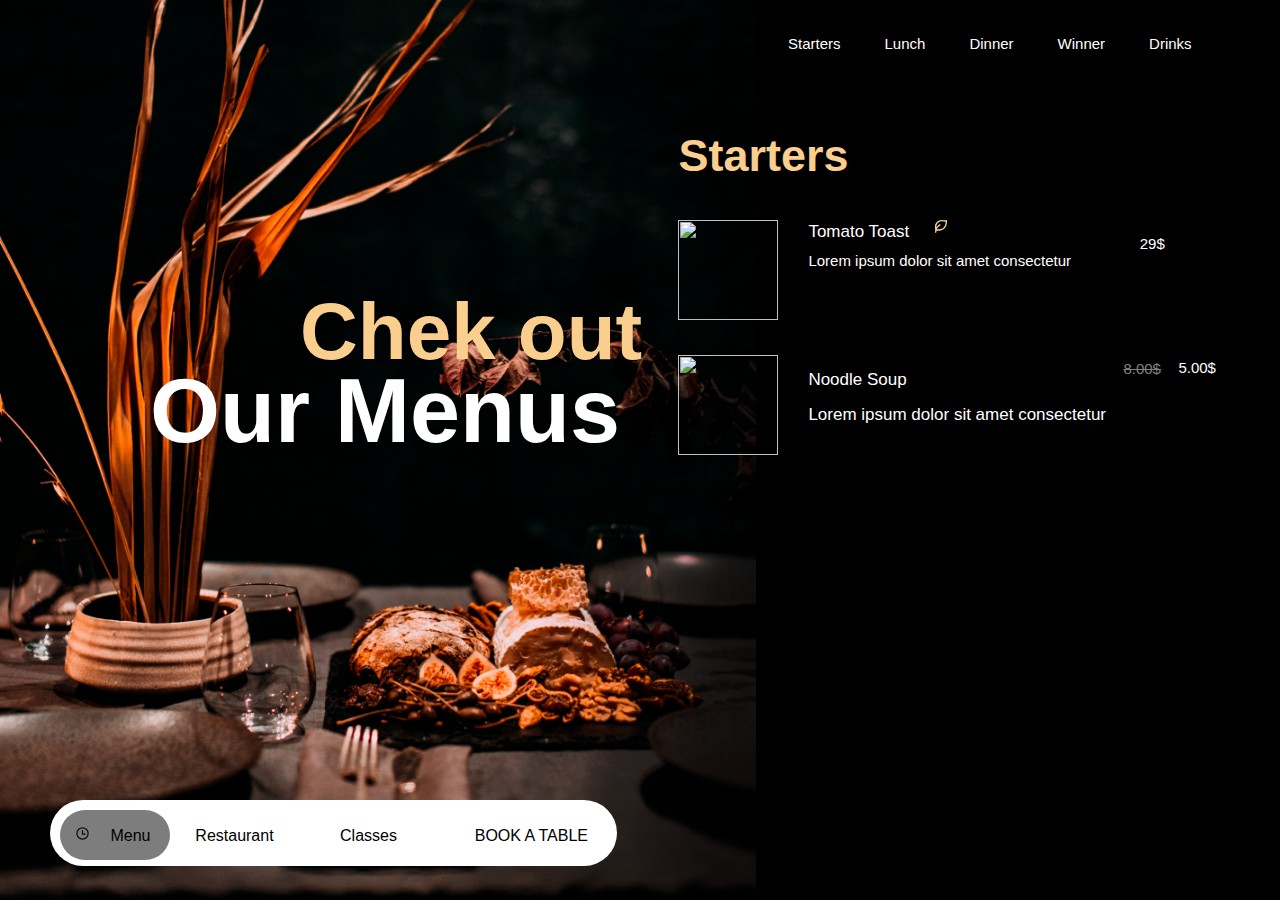
==== Menu.html @ 104a36e2 "master" ====
<!DOCTYPE html>
<html lang="en">
    <head>
        <style>@import url('http://fonts.cdnfonts.com/css/qimaila-script');
               @import url('http://fonts.cdnfonts.com/css/chillax?styles=134676');
        </style>
        <meta charset="utf-8">
        <meta name="viewport" content="width=device-width, initial-scale=1">
        <title>Tailand Cafe Menu</title>
        <link rel="stylesheet" href="css/menu.css">
    </head>
    <body>
        <section class="menu">
        
            <h2 class="f_header">Chek out</h2>
            <h1 class="m_header">Our Menus</h1>
            <nav>
            <a href="#Menu" target="_blank">
                <img src="img/ri_time-line.svg" class="timeline">
                Menu
            </a>
            <a href="Restaurant" >Restaurant</a>
            <a href="Classes" >Classes</a>
            <a href="book" > &nbsp; &nbsp; BOOK A TABLE</a>
            <div class="animation start-menu"></div>
            </nav>
            <li>
                <a href="#">Starters</a>
                <a href="#">Lunch</a>
                <a href="#">Dinner</a>
                <a href="#">Winner</a>
                <a href="#">Drinks</a>
            </li>
            <element class="eat">
                <img src="img/toast.svg" style="width: 100px; height: 100px; left: 53%; top: 220px; position: absolute;">
                <img src="img/lemon.svg" style="width: 100px; height: 100px; left: 53%; top: 355px; position: absolute;">
            <div>
                <h1>Starters</h1>
                <a>Tomato Toast<a style="position:absolute; top:125px; margin-left: 35%; font-size: 15px">29$</a>
                    <img src="img/leaf.svg" style="left: 257px; position: absolute; bottom: 56px;" br>
                <a style="position:relative;bottom: 10px;">Lorem ipsum dolor sit amet consectetur</a></a>
                <a style="left: 0px; position: absolute; top: 260px;">Noodle Soup
                    <s style="position:absolute; top:0px; left:135px ;margin-left: 190px; font-size: 15px; color: grey;">8.00$</s>
                    <a style="position:absolute; top:249px; left: 370px; font-size: 15px;">5.00$</a>
                <a style="left: 0px; position: absolute; top: 295px;">Lorem ipsum dolor sit amet consectetur</a></a>
            </div>
            </element>
        </section> 
    </body>
</html>
---- css/menu.css ----
body{
    margin: 0;
}
.menu{
    background-image: url(../img/menu_bg.png);
    background-position:left;
    background-repeat: no-repeat;
    position:absolute;
    display:block;
    width: 100%;
    height: 100vh;
    background-size:contain;
    background-color: black;
    padding-right: 0;
    padding-left: 0;
    background-position-x: left;
}
.f_header{
    color: #FACE8D;
    font-family: 'Qimaila Script', sans-serif;
    font-size: 80px;
    position:absolute;
    text-align: left;
    top: 220px;
    left: center;
    padding-left: 300px;
}
.m_header{
    color: #ffffff;
    font-family: 'Chillax', sans-serif;
    font-size: 90px;
    position: absolute;
    text-align: left;
    top: 300px;
    left: center;
    padding-left: 150px;
}
nav {
    background-color: #ffffff;
    position: absolute;
    padding-top: 11px;
    padding-bottom: 11px;
    padding-left: 15px;
    padding-right: 5px;
    border-radius: 45px;
    margin-top: 150px;
    top: 650px;
    left: 50px;
}

nav a {
    text-decoration: none;
    position: relative;
    z-index: 1;
    display: inline-block;
    background-size: cover;
    font-family: 'Chillax', sans-serif;
    cursor: pointer;
}

nav .animation {
    position:absolute;
	height: 50px;
    top: 10px;
	z-index: 0;
    background-position:center;
	border-radius: 35px;
    transition: all .5s ease 0s;
    margin-left: 5px;
}

nav a:nth-child(1)::before:hover {
	width: 120px;
    color: #ffffff;
}
nav a:nth-child(1)::after{
	width: 120px;
    color: #000000;
}
nav .start-menu, a:nth-child(1):hover~.animation {
	width: 110px;
	left: 5px;
    background-color:  #7d7d7d;
}
nav a:nth-child(2) {
	width: 120px;
}
nav a:nth-child(2):hover~.animation {
	width: 120px;
	left: 123px;
    background-color: #484848;
}
nav a:nth-child(3) {
	width: 100px;
}
nav a:nth-child(3):hover~.animation {
	width: 105px;
	left: 263px;
    background-color: #343333;
}
nav a:nth-child(4) {
	width: 160px;
}
nav a:nth-child(4):hover~.animation {
	width: 160px;
	left: 400px;
    background-color: #121212;
}

.timeline{
    width: 15px;
    height: 15px;
    float: bottom;
    margin-right: 16px;
    padding-top: 5px;
}
nav a:hover img{
    -webkit-filter:invert(100%);
    filter:progid:DXImageTransform.Microsoft.BasicImage(invert='1');
}

a{
    display: inline-block;
    color: rgb(0, 0, 0);
    text-align: center;
    padding: 14px 16px;
    text-decoration: none;
    border-radius: 25px;
    padding: 10px;
        
}
a:hover {
    color: #ffffff;
    transition: 0.5s;
}

.menu li{
    position: absolute;
    left: 60%;
    top: 15px;
    list-style-type: none;
}
.menu li a{
    color: #ffffff;
    padding: 20px;
    font-family: 'Chillax', sans-serif;
    font-size: 15px;
}
.menu li a:hover{
    color: #FACE8D;
}

.eat div{
    position:absolute;
    top: 100px;
    left: 53%;
}

.eat div h1{
    color: #FACE8D;
    font-size: 45px;
    font-family: 'Qimaila Script', sans-serif;
}

.eat div a{
    color: #ffffff;
    font-size: 17px;
    font-family: 'Chillax', sans-serif;
    margin-left: 120px;
}
.eat div a:nth-child(3){
    font-size: 15px;
    margin-right: 150px;
    font-family: 'Chillax', sans-serif;
    font-weight:1;
}
.eat div a:nth-child(5){
    font-size: 15px;
    margin-right: 150px;
    font-family: 'Chillax', sans-serif;
    font-weight:1;
}
/* aa */
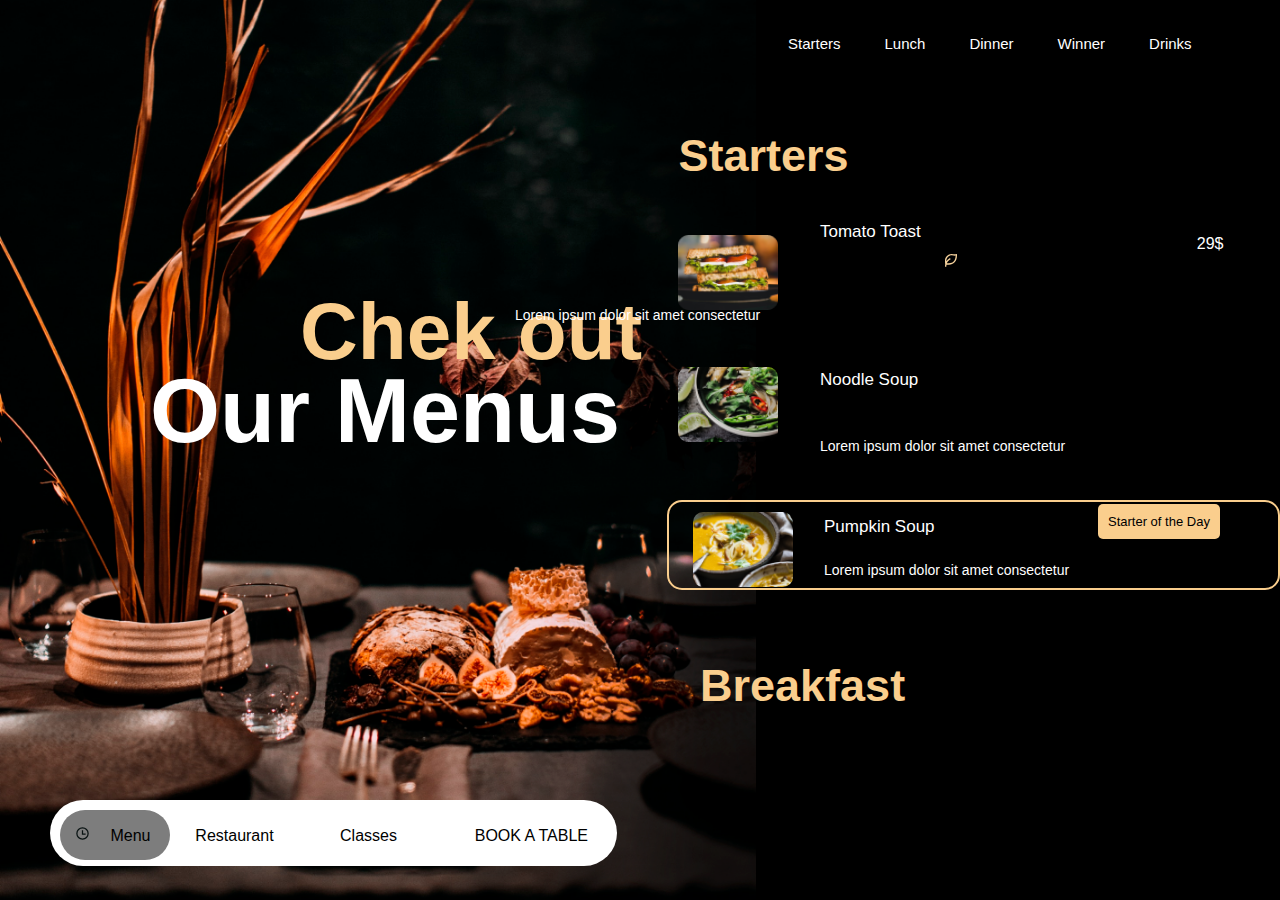
==== commit 909f2e66: "first part left menu" ====
--- a/Menu.html
+++ b/Menu.html
@@ -32,17 +32,26 @@
                 <a href="#">Drinks</a>
             </li>
             <element class="eat">
-                <img src="img/toast.svg" style="width: 100px; height: 100px; left: 53%; top: 220px; position: absolute;">
-                <img src="img/lemon.svg" style="width: 100px; height: 100px; left: 53%; top: 355px; position: absolute;">
+                <img src="img/toast.png" style="width: 100px; height: 75px; left: 53%; top: 235px; position: absolute;">
+                <img src="img/lemon.png" style="width: 100px; height: 75px; left: 53%; top: 367px; position: absolute; border-radius: 10px;">
             <div>
                 <h1>Starters</h1>
-                <a>Tomato Toast<a style="position:absolute; top:125px; margin-left: 35%; font-size: 15px">29$</a>
-                    <img src="img/leaf.svg" style="left: 257px; position: absolute; bottom: 56px;" br>
-                <a style="position:relative;bottom: 10px;">Lorem ipsum dolor sit amet consectetur</a></a>
+                <a>Tomato Toast<a style="position:absolute; top:125px; margin-left: 40%; font-size: 16px">29$</a>
+                    <img src="img/leaf.svg" style="left: 305px; position: absolute; bottom: 57px;" br>
+                <a style="position:relative;top :45px; right: 305px; font-size: 14px;">Lorem ipsum dolor sit amet consectetur</a></a>
                 <a style="left: 0px; position: absolute; top: 260px;">Noodle Soup
-                    <s style="position:absolute; top:0px; left:135px ;margin-left: 190px; font-size: 15px; color: grey;">8.00$</s>
-                    <a style="position:absolute; top:249px; left: 370px; font-size: 15px;">5.00$</a>
-                <a style="left: 0px; position: absolute; top: 295px;">Lorem ipsum dolor sit amet consectetur</a></a>
+                    <s style="position:absolute; top:0px; left:250px ;margin-left: 220px; font-size: 15px; color: grey;">8.00$</s>
+                    <a style="position:absolute; top:249px; left: 510px; font-size: 15px;">5.00$</a>
+                <a style="left: 0px; position: relative; top: 140px; font-size: 14px; right: 356px;">Lorem ipsum dolor sit amet consectetur</a></a>
+                <div style="position:absolute; top:400px; left:27px; padding-bottom: 10px; border-width: 2px ;border-style: solid;border-color: #FACE8D; border-radius: 15px;">
+                <img src="img/soup.png" style="width: 100px; height: 75px; left: 4%; top: 10px; position: absolute; border-radius: 10px; ">
+                <a style="left: -25px; position: relative; top: 5px; ;">Pumpkin Soup</a>
+                <a style="position: relative; top: 10px; font-size: 14px; margin-right: 20%; left: -25px;">Lorem ipsum dolor sit amet consectetur</a>
+                <a style="position:absolute; top:10px; left: 480px; font-size: 15px;">5.00$</a></div>
+                <a style="background-color: #FACE8D; border-radius: 5px; position: absolute; top: 180%; left: 45%; color: black; font-size: 13px;">Starter of the Day</a>
+            </div>
+            <div>
+                <h1 style="position: absolute; top: 530px; left: 60px;">Breakfast</h1>
             </div>
             </element>
         </section> 
--- a/css/menu.css
+++ b/css/menu.css
@@ -153,31 +153,32 @@
 .eat div{
     position:absolute;
     top: 100px;
-    left: 53%;
+    left: 50%;
 }
 
 .eat div h1{
     color: #FACE8D;
     font-size: 45px;
     font-family: 'Qimaila Script', sans-serif;
+    padding-left: 6%;
 }
 
 .eat div a{
     color: #ffffff;
     font-size: 17px;
     font-family: 'Chillax', sans-serif;
-    margin-left: 120px;
+    margin-left: 170px;
 }
-.eat div a:nth-child(3){
-    font-size: 15px;
-    margin-right: 150px;
-    font-family: 'Chillax', sans-serif;
-    font-weight:1;
-}
-.eat div a:nth-child(5){
-    font-size: 15px;
-    margin-right: 150px;
-    font-family: 'Chillax', sans-serif;
-    font-weight:1;
-}
+/* .first_yelow{
+    background-color: aqua;
+    background-position: left;
+    display: inline-block;
+    position: absolute;
+    top: 200px;
+    right: 500px;
+    left: 200px;
+    width: 400px;
+    height: 100px;
+} */
+
 /* aa */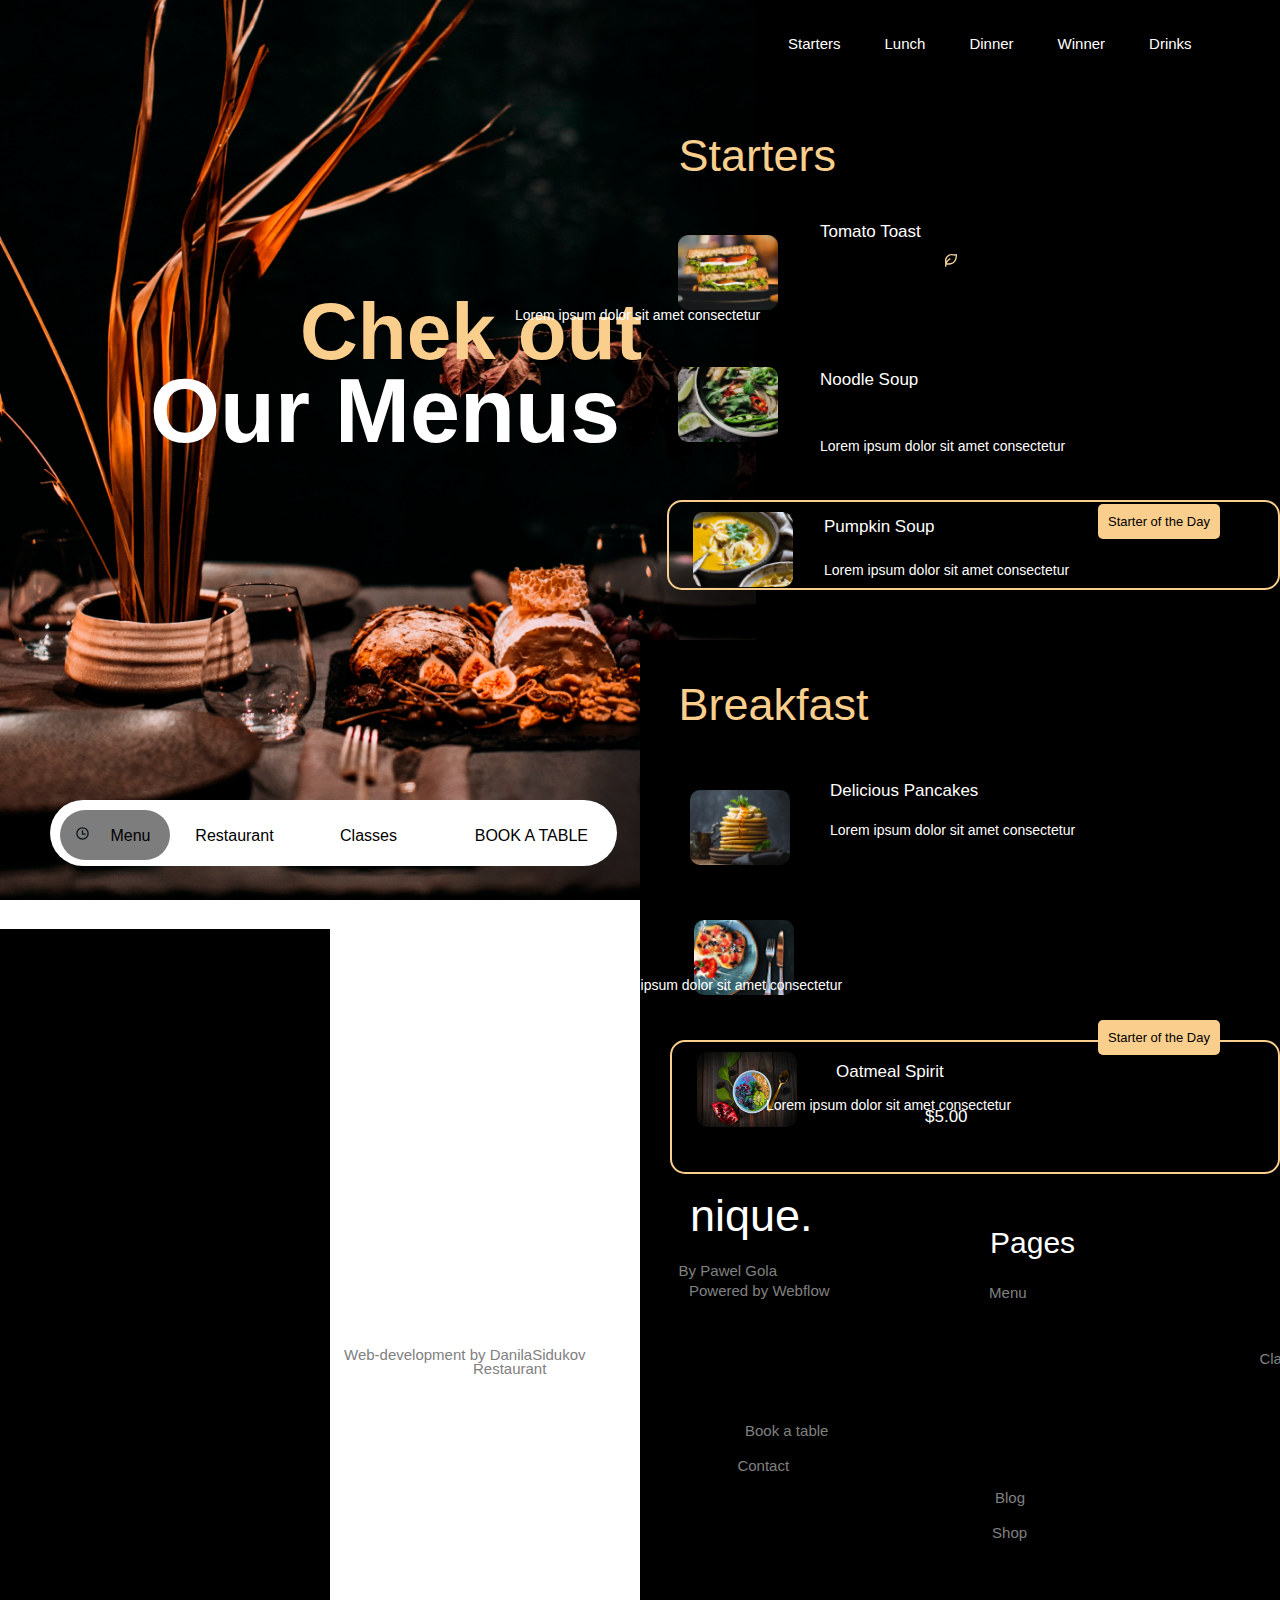
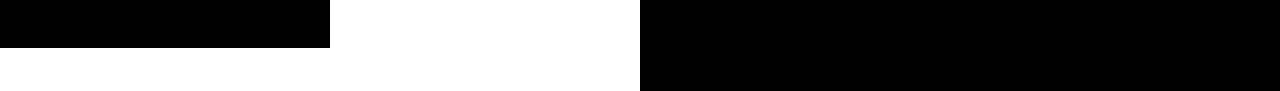
==== commit ebb5b846: "complete" ====
--- a/Menu.html
+++ b/Menu.html
@@ -10,8 +10,8 @@
         <link rel="stylesheet" href="css/menu.css">
     </head>
     <body>
+        
         <section class="menu">
-        
             <h2 class="f_header">Chek out</h2>
             <h1 class="m_header">Our Menus</h1>
             <nav>
@@ -35,25 +35,57 @@
                 <img src="img/toast.png" style="width: 100px; height: 75px; left: 53%; top: 235px; position: absolute;">
                 <img src="img/lemon.png" style="width: 100px; height: 75px; left: 53%; top: 367px; position: absolute; border-radius: 10px;">
             <div>
-                <h1>Starters</h1>
-                <a>Tomato Toast<a style="position:absolute; top:125px; margin-left: 40%; font-size: 16px">29$</a>
+                <h1 style="font-weight: 50;" >Starters</h1>
+                <a href="#">Tomato Toast<a style="position:absolute; top:125px; margin-left: 385px; font-size: 17px;">$29</a>
                     <img src="img/leaf.svg" style="left: 305px; position: absolute; bottom: 57px;" br>
                 <a style="position:relative;top :45px; right: 305px; font-size: 14px;">Lorem ipsum dolor sit amet consectetur</a></a>
-                <a style="left: 0px; position: absolute; top: 260px;">Noodle Soup
-                    <s style="position:absolute; top:0px; left:250px ;margin-left: 220px; font-size: 15px; color: grey;">8.00$</s>
-                    <a style="position:absolute; top:249px; left: 510px; font-size: 15px;">5.00$</a>
-                <a style="left: 0px; position: relative; top: 140px; font-size: 14px; right: 356px;">Lorem ipsum dolor sit amet consectetur</a></a>
+                <a href="#" style="left: 0px; position: absolute; top: 260px;">Noodle Soup</a>
+                <s style="position:absolute; top:137px; left:433px ;margin-left: 210px; font-size: 17px; color: grey;">$8.00</s>
+                <a style="position:absolute; top:249px; left: 510px; font-size: 17px;">$5.00</a>
+            <a style="left: 0px; position: relative; top: 140px; font-size: 14px; right: 356px;">Lorem ipsum dolor sit amet consectetur</a>
                 <div style="position:absolute; top:400px; left:27px; padding-bottom: 10px; border-width: 2px ;border-style: solid;border-color: #FACE8D; border-radius: 15px;">
                 <img src="img/soup.png" style="width: 100px; height: 75px; left: 4%; top: 10px; position: absolute; border-radius: 10px; ">
-                <a style="left: -25px; position: relative; top: 5px; ;">Pumpkin Soup</a>
+                <a href="#" style="left: -25px; position: relative; top: 5px; ;">Pumpkin Soup</a>
                 <a style="position: relative; top: 10px; font-size: 14px; margin-right: 20%; left: -25px;">Lorem ipsum dolor sit amet consectetur</a>
-                <a style="position:absolute; top:10px; left: 480px; font-size: 15px;">5.00$</a></div>
+                <a style="position:absolute; top:10px; left: 480px; font-size: 17px;">$5.00</a></div>
                 <a style="background-color: #FACE8D; border-radius: 5px; position: absolute; top: 180%; left: 45%; color: black; font-size: 13px;">Starter of the Day</a>
             </div>
-            <div>
-                <h1 style="position: absolute; top: 530px; left: 60px;">Breakfast</h1>
-            </div>
+            <div style="position:absolute; top:640px; background-color: black; background-position:bottom; padding-bottom: 200px;">
+                <img src="img/pancake.png" style="width: 100px; height: 75px; left: 50px; top: 150px; position: relative; border-radius: 10px;" >
+                <img src="img/heaven.png" style="width: 100px; height: 75px; left: -50px; top: 280px; position: relative; border-radius: 10px;">
+                <h1 style="position: relative; top: -70px; left: 0px; font-weight: 50;">Breakfast</h1>
+                    <a href="#" style="left: 10px; position: relative; top: -60px;">Delicious Pancakes</a>
+                <a style="position: relative; left: 165px; top: -53px; font-size: 17px;">$5.00</a>
+                <a style="left: 10px; position: relative; top: -59px; font-size: 14px; right: 0px;">Lorem ipsum dolor sit amet consectetur</a>
+
+                    <a href="#" style="left: -450px; position: relative; top: 20px;">Sweet Heaven</a>
+                <a style="position: relative; left: 520px; top: 0px; font-size: 17px;">$5.00</a>
+                <a style="left: -223px; position: relative; top: 20px; font-size: 14px; right: 0px;">Lorem ipsum dolor sit amet consectetur</a>
+                    <div style="position: absolute; top:400px; border-width: 2px ;border-style: solid;border-color: #FACE8D; border-radius: 15px; left: 30px; padding-right: 120px;">
+                        <img src="img/spirit.png" style="width: 100px; height: 75px; left: 25px; top: 10px; position: relative; border-radius: 10px;">
+                        <a href="#" style="position: relative; right: 120px; bottom: 40px;">Oatmeal Spirit</a>
+                        <a style="position:relative ; bottom: 35px; left: 73px;">$5.00</a>
+                        <a style="position: absolute; top: 45px; right: 253px; left: -90px; font-size: 14px">Lorem ipsum dolor sit amet consectetur</a>
+                    </div>
+                    <a style="background-color: #FACE8D; border-radius: 5px; position: absolute; top: 70%; left: 45%; color: black; font-size: 13px;">Starter of the Day</a>
+                </div>
+                <div style="right: 600px; position:absolute; top:1180px; background-color: black; background-position:bottom; padding-bottom: 200px; right: 00px; display: inline-block;">
+                    <a style="position:relative; right:130px; font-size: 45px;">nique.</a>
+                    <a style="position:relative; right:458px; font-size: 15px; top:45px; color: grey;">By Pawel Gola</a>
+                    <a style="position:relative; right:131px; font-size: 15px; top:20px; color: grey;">Powered by Webflow</a>
+                    <a style="position:relative; right:476px; font-size: 15px; top:47px; color: grey;">Web-development by DanilaSidukov</a>
+                    <a style="position:relative; left:170px; font-size: 30px; bottom: 110px;">Pages</a>
+                    <a style="font-size: 15px; bottom: 65px; right: 110px; position: relative; color: grey;">Menu</a>
+                    <a style="font-size: 15px; position: relative; color: grey; right: 347px; bottom: 30px;">Restaurant</a>
+                    <a style="font-size: 15px; position: relative; color: grey; left: 172px; bottom: 40px;">Classes</a>
+                    <a style="font-size: 15px; position: relative; color: grey; right: 75px; bottom: 5px;">Book a table</a>
+                    <a style="font-size: 15px; position: relative; color: grey; right: 360px; top: 30px;">Contact</a>
+                    <a style="font-size: 15px; position: relative; color: grey; left:175px; top:25px">Blog</a>
+                    <a style="font-size: 15px; position: relative; color: grey; top: 50px;right: 52px; top:60px">Shop</a>
+                </div>
+                
             </element>
-        </section> 
+        </section>
+        <div style="position: relative; background-color: rgb(0, 0, 0); right: 950px; top: 929px; margin-left: 500px; padding-bottom: 701px;">a</a></div>
     </body>
 </html>
--- a/css/menu.css
+++ b/css/menu.css
@@ -169,16 +169,22 @@
     font-family: 'Chillax', sans-serif;
     margin-left: 170px;
 }
-/* .first_yelow{
-    background-color: aqua;
-    background-position: left;
-    display: inline-block;
-    position: absolute;
-    top: 200px;
-    right: 500px;
-    left: 200px;
-    width: 400px;
-    height: 100px;
-} */
+.eat div a:nth-child(2):hover{
+    color: #FACE8D;
+}
+.eat div a:nth-child(1):hover{
+    color: #FACE8D;
+}
+.eat div a:nth-child(6):hover{
+    color: #FACE8D;
+}
+.eat div a:nth-child(7):hover{
+    color: #FACE8D;
+}
+.eat div a:nth-child(5):hover{
+    color: #FACE8D;
+}
+.eat div a:nth-child(4):hover{
+    color: #FACE8D;
+}
 
-/* aa */